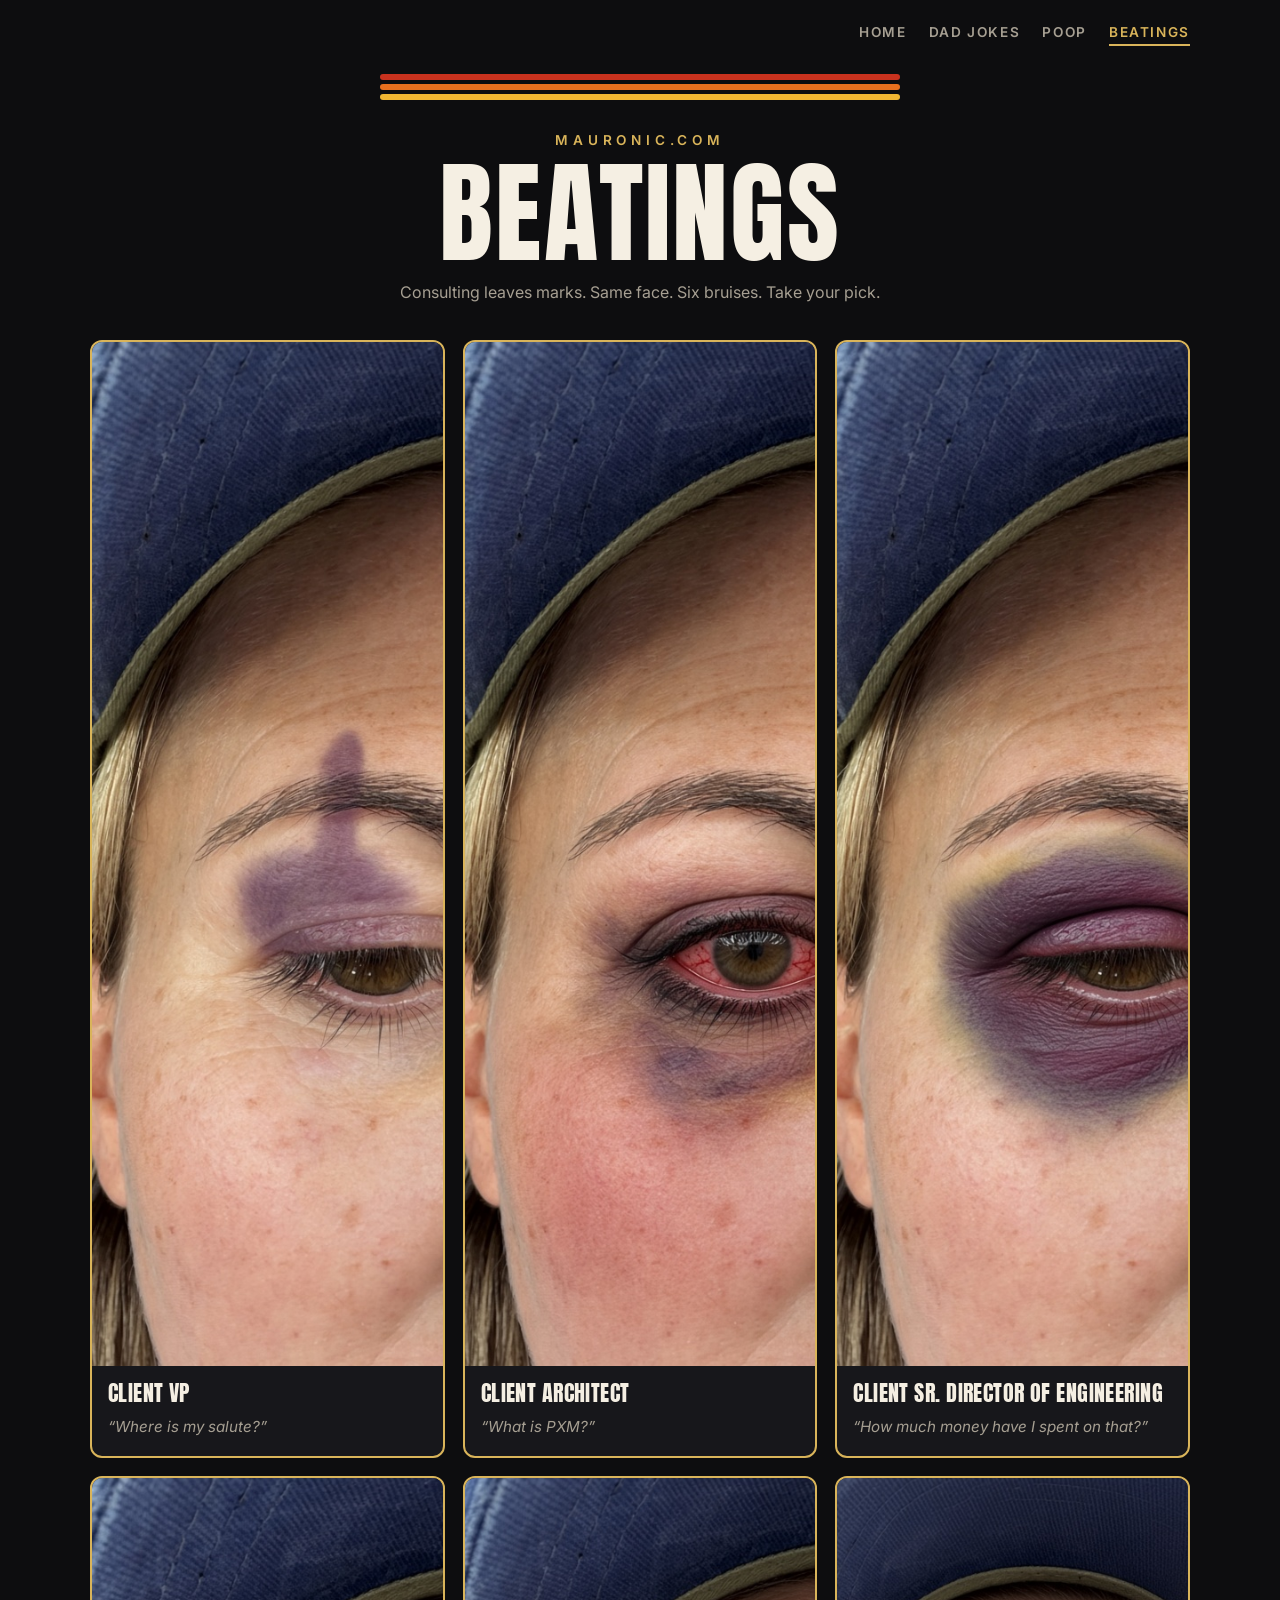
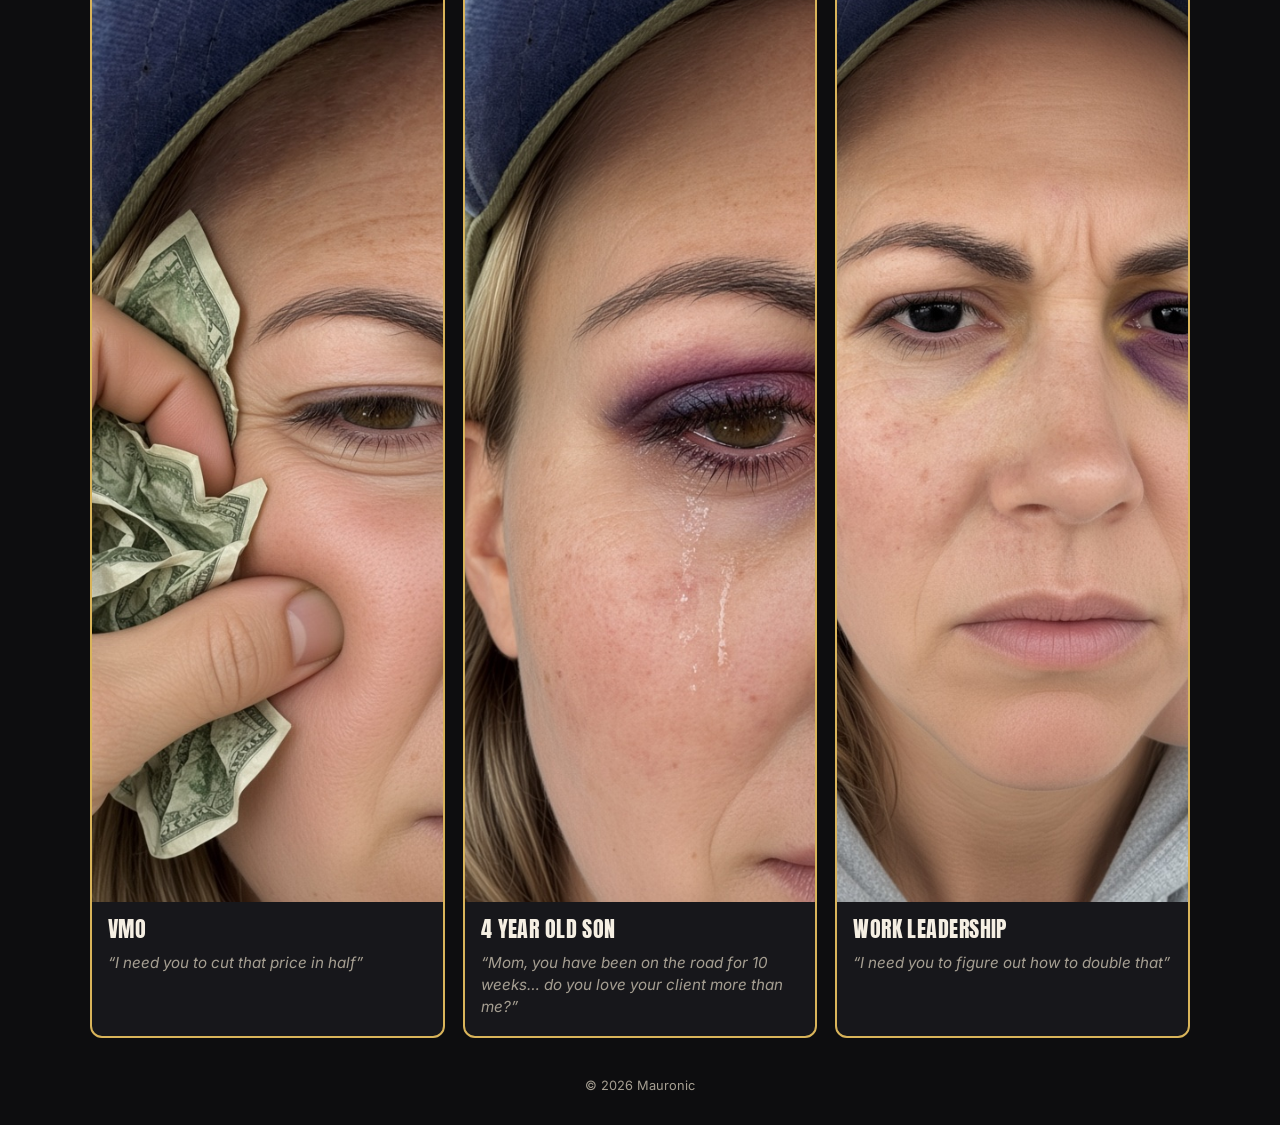
==== beatings/index.html @ 6dd2a9d6 "Add Beatings page with six consulting injury cards. New /beatings section uses the same face across " ====
<!doctype html>
<html lang="en">
<head>
  <meta charset="utf-8">
  <meta name="viewport" content="width=device-width, initial-scale=1">
  <title>Beatings — Mauronic</title>
  <meta name="description" content="Six consulting beatings. Same face. Different bruises. All earned.">
  <link rel="preconnect" href="https://fonts.googleapis.com">
  <link rel="preconnect" href="https://fonts.gstatic.com" crossorigin>
  <link href="https://fonts.googleapis.com/css2?family=Anton&family=Inter:wght@400;600&display=swap" rel="stylesheet">
  <link rel="stylesheet" href="../site.css">
  <style>
    .intro { color: var(--muted); max-width: 540px; margin: 14px auto 0; line-height: 1.5; }
    .grid {
      width: min(1100px, 100%);
      margin-top: 36px;
      display: grid;
      grid-template-columns: repeat(3, 1fr);
      gap: 18px;
    }
    @media (max-width: 900px) {
      .grid { grid-template-columns: repeat(2, 1fr); }
    }
    @media (max-width: 560px) {
      .grid { grid-template-columns: 1fr; }
    }
    .card {
      display: flex;
      flex-direction: column;
      border: 2px solid var(--gold);
      border-radius: 12px;
      overflow: hidden;
      background: #17171b;
      text-align: left;
    }
    .card img {
      display: block;
      width: 100%;
      aspect-ratio: 3 / 4;
      object-fit: cover;
      background: #0d0d0f;
    }
    .meta { padding: 16px 16px 18px; }
    .who {
      font-family: "Anton", Impact, sans-serif;
      font-weight: 400;
      font-size: 1.35rem;
      line-height: 1.1;
      text-transform: uppercase;
      letter-spacing: 0.02em;
    }
    .quote {
      margin-top: 10px;
      color: var(--muted);
      font-size: 0.95rem;
      line-height: 1.45;
      font-style: italic;
    }
    .quote::before { content: "“"; }
    .quote::after { content: "”"; }
  </style>
</head>
<body>
  <nav class="nav">
    <a href="../">Home</a>
    <a href="../dad-jokes/">Dad Jokes</a>
    <a href="../poop/">Poop</a>
    <a href="./" aria-current="page">Beatings</a>
  </nav>
  <div class="stripes" aria-hidden="true"><span></span><span></span><span></span></div>
  <p class="brand">Mauronic.com</p>
  <h1>Beatings</h1>
  <p class="intro">Consulting leaves marks. Same face. Six bruises. Take your pick.</p>
  <main class="grid">
    <article class="card">
      <img src="img/client-vp.jpg" alt="Client VP black eye with a middle-finger shaped bruise" width="768" height="1024" loading="lazy">
      <div class="meta">
        <h2 class="who">Client VP</h2>
        <p class="quote">Where is my salute?</p>
      </div>
    </article>
    <article class="card">
      <img src="img/client-architect.jpg" alt="Client Architect black eye with bloodshot hangover look and wine glass" width="768" height="1024" loading="lazy">
      <div class="meta">
        <h2 class="who">Client Architect</h2>
        <p class="quote">What is PXM?</p>
      </div>
    </article>
    <article class="card">
      <img src="img/client-sr-director.jpg" alt="Client Sr. Director of Engineering with a severe black eye" width="768" height="1024" loading="lazy">
      <div class="meta">
        <h2 class="who">Client Sr. Director of Engineering</h2>
        <p class="quote">How much money have I spent on that?</p>
      </div>
    </article>
    <article class="card">
      <img src="img/vmo.jpg" alt="VMO squeezing a dollar bill into her cheek" width="768" height="1024" loading="lazy">
      <div class="meta">
        <h2 class="who">VMO</h2>
        <p class="quote">I need you to cut that price in half</p>
      </div>
    </article>
    <article class="card">
      <img src="img/son.jpg" alt="Mom looking guilty and bruised after a long road trip" width="768" height="1024" loading="lazy">
      <div class="meta">
        <h2 class="who">4 year old son</h2>
        <p class="quote">Mom, you have been on the road for 10 weeks… do you love your client more than me?</p>
      </div>
    </article>
    <article class="card">
      <img src="img/work-leadership.jpg" alt="Work leadership double exposure with two black eyes" width="768" height="1024" loading="lazy">
      <div class="meta">
        <h2 class="who">Work leadership</h2>
        <p class="quote">I need you to figure out how to double that</p>
      </div>
    </article>
  </main>
  <footer>&copy; <span id="y">2026</span> Mauronic</footer>
  <script>document.getElementById("y").textContent = new Date().getFullYear();</script>
</body>
</html>
---- site.css ----
:root {
  --bg: #0d0d0f;
  --ink: #f5efe3;
  --muted: #a69f92;
  --gold: #d9b45a;
  --red: #c8321e;
  --orange: #e8701e;
  --yellow: #f2b632;
}
* { box-sizing: border-box; margin: 0; padding: 0; }
html, body { background: var(--bg); color: var(--ink); }
body {
  min-height: 100vh;
  font-family: "Inter", system-ui, sans-serif;
  display: flex;
  flex-direction: column;
  align-items: center;
  padding: 24px 16px 32px;
  text-align: center;
}
button { font: inherit; color: inherit; border: 0; }
.nav {
  width: min(1100px, 100%);
  display: flex;
  justify-content: flex-end;
  gap: 22px;
  margin-bottom: 28px;
}
.nav a {
  color: var(--muted);
  text-decoration: none;
  font-weight: 600;
  font-size: 0.85rem;
  letter-spacing: 0.12em;
  text-transform: uppercase;
  padding-bottom: 4px;
  border-bottom: 2px solid transparent;
}
.nav a:hover { color: var(--ink); }
.nav a[aria-current="page"] { color: var(--gold); border-bottom-color: var(--gold); }
.stripes { width: min(520px, 100%); margin-bottom: 28px; }
.stripes span { display: block; height: 6px; margin-bottom: 4px; border-radius: 3px; }
.stripes span:nth-child(1) { background: var(--red); }
.stripes span:nth-child(2) { background: var(--orange); }
.stripes span:nth-child(3) { background: var(--yellow); }
.brand {
  font-weight: 600;
  letter-spacing: 0.35em;
  text-transform: uppercase;
  font-size: 0.85rem;
  color: var(--gold);
  margin-bottom: 12px;
}
h1 {
  font-family: "Anton", Impact, sans-serif;
  font-weight: 400;
  font-size: clamp(3rem, 12vw, 7rem);
  line-height: 0.95;
  text-transform: uppercase;
  letter-spacing: 0.02em;
}
footer { margin-top: auto; padding-top: 40px; color: var(--muted); font-size: 0.8rem; }
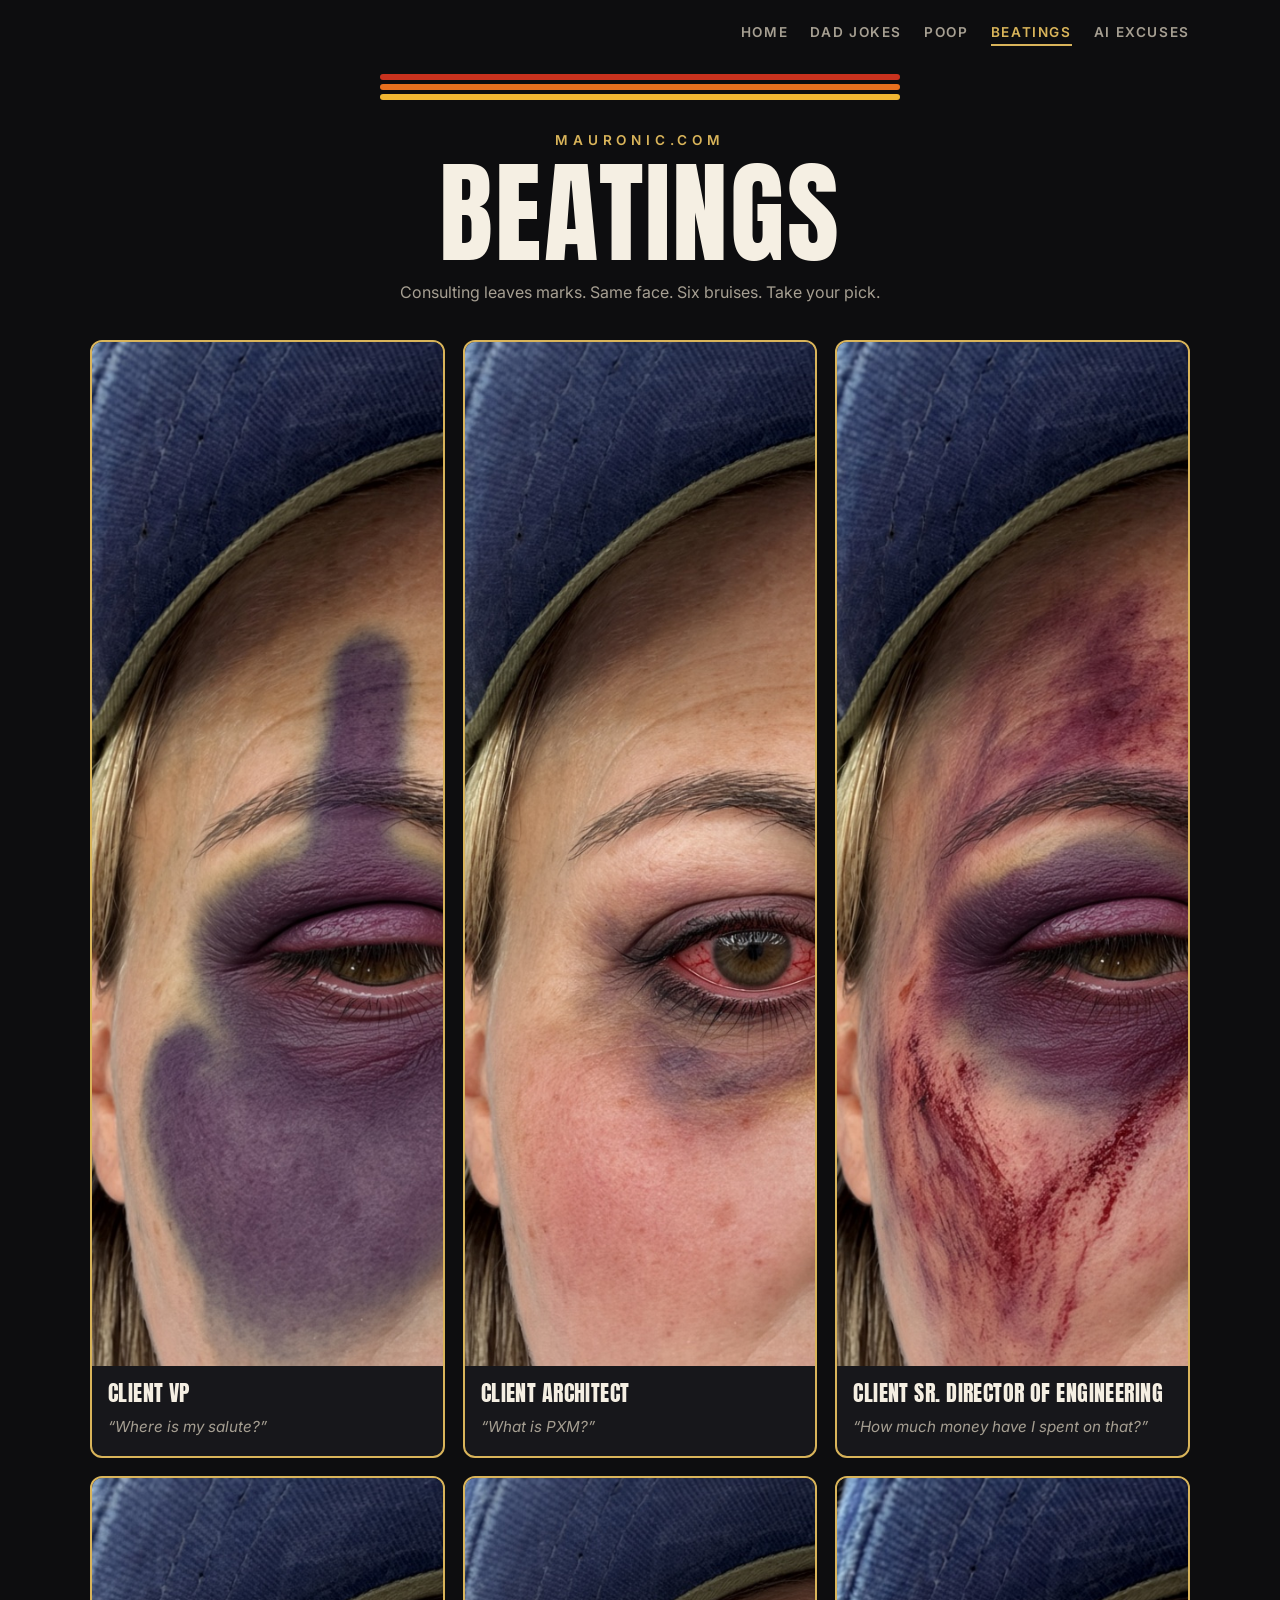
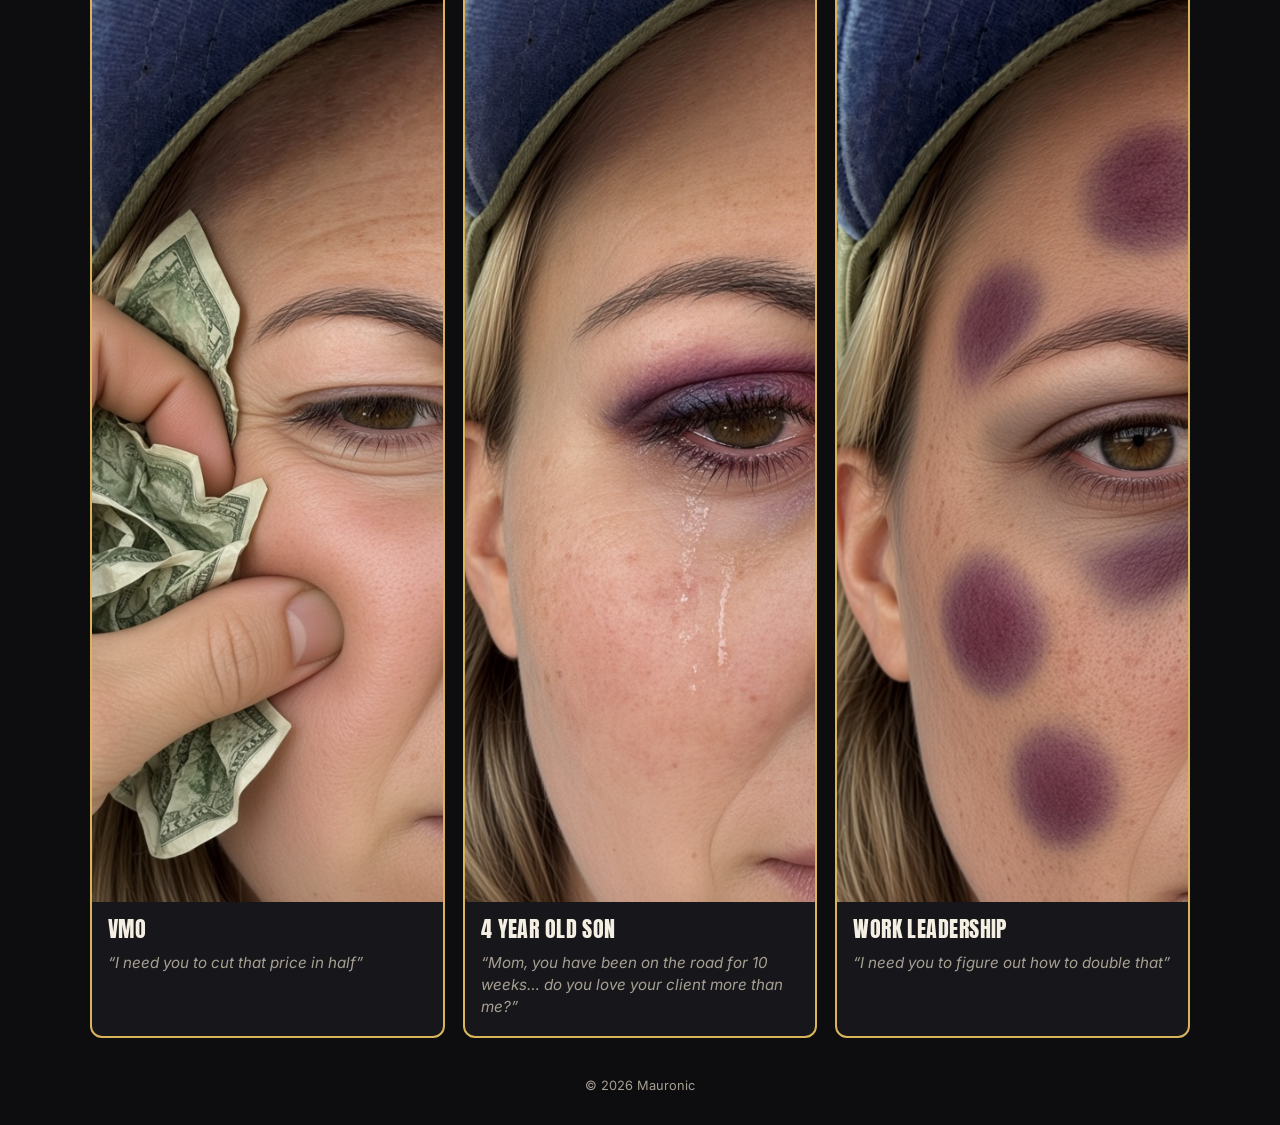
==== commit fad9b596: "Add AI Excuses section with ten Tony login stories. Nine comic scenes of jacked, gold-chained Tony f" ====
--- a/beatings/index.html
+++ b/beatings/index.html
@@ -66,6 +66,7 @@
     <a href="../dad-jokes/">Dad Jokes</a>
     <a href="../poop/">Poop</a>
     <a href="./" aria-current="page">Beatings</a>
+    <a href="../ai-excuses/">AI Excuses</a>
   </nav>
   <div class="stripes" aria-hidden="true"><span></span><span></span><span></span></div>
   <p class="brand">Mauronic.com</p>
